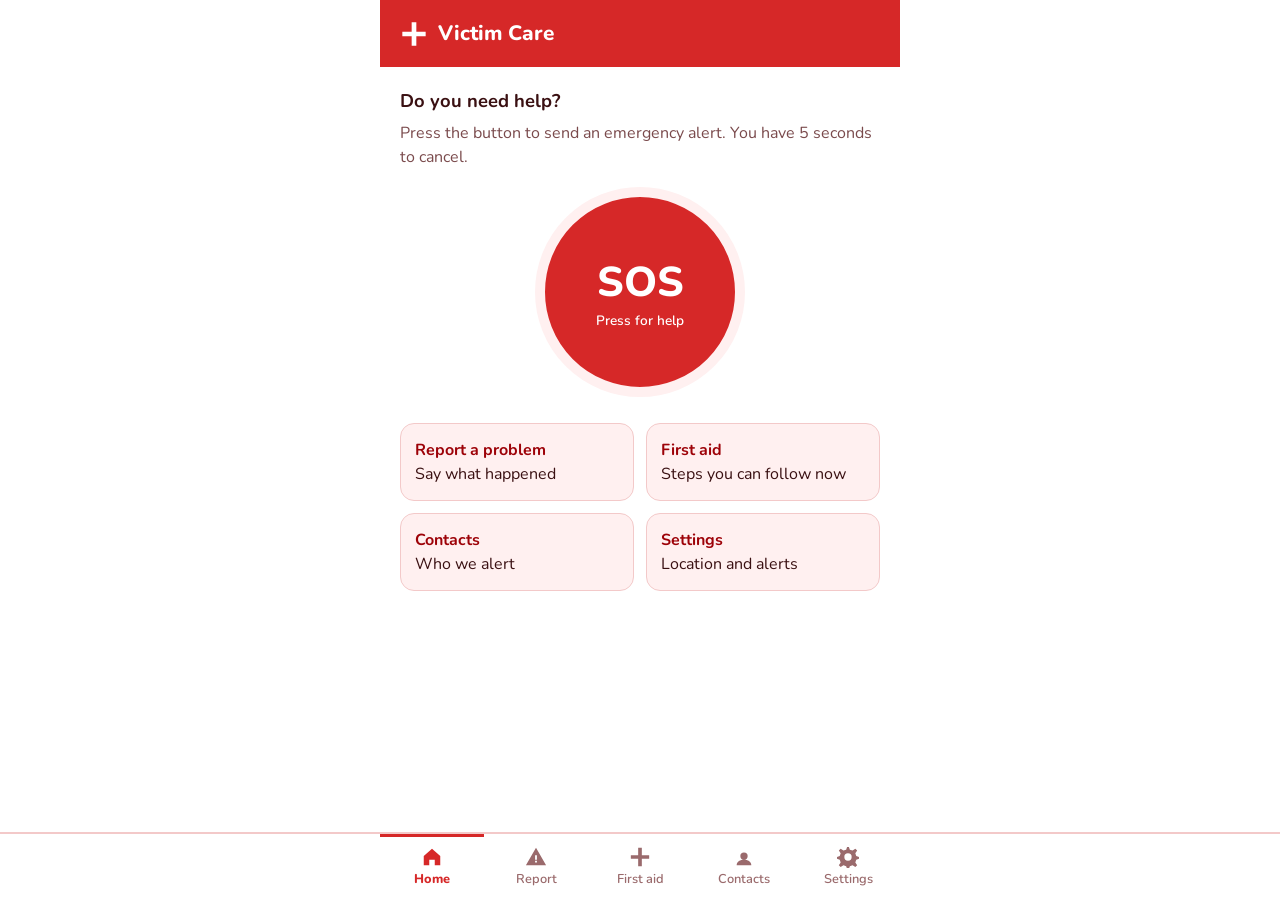
==== Victim Care.html @ 0aad47d7 "helping people" ====
<!DOCTYPE html>
<html lang="en">
<head>
<meta charset="utf-8">
<meta name="viewport" content="width=device-width, initial-scale=1, viewport-fit=cover">
<meta name="color-scheme" content="light">
<title>Victim Care</title>
<link rel="stylesheet" href="https://fonts.googleapis.com/css2?family=Nunito:wght@400;600;800&display=swap">
<style>
:root{--red:#D62828;--deep:#9D0208;--blush:#FFF0F0;--line:#F3C9C9;--ink:#3A1012;--white:#fff;
box-sizing:border-box;padding-top:env(safe-area-inset-top,0px);padding-bottom:env(safe-area-inset-bottom,0px)}
html{scroll-padding-top:env(safe-area-inset-top,0px)}
*,*::before,*::after{box-sizing:inherit}
body{margin:0;background:var(--white);color:var(--ink);font-family:'Nunito',system-ui,-apple-system,'Segoe UI',sans-serif;line-height:1.5}
#app{max-width:520px;margin:0 auto;min-height:100vh;padding-bottom:84px}
header{background:var(--red);color:#fff;padding:18px 20px;display:flex;align-items:center;gap:10px}
header svg{width:28px;height:28px;flex:none}
header h1{margin:0;font-size:1.3rem;font-weight:800}
main{padding:20px}
h2{font-size:1.15rem;margin:0 0 6px}
p.sub{margin:0 0 18px;color:#7a4a4c}
.sos{display:block;margin:10px auto 26px;width:210px;height:210px;border-radius:50%;border:10px solid var(--blush);background:var(--red);color:#fff;font:800 2.6rem 'Nunito',sans-serif;cursor:pointer;box-shadow:0 0 0 0 rgba(214,40,40,.5);animation:pulse 2.4s infinite}
.sos small{display:block;font-size:.85rem;font-weight:600}
@keyframes pulse{70%{box-shadow:0 0 0 26px rgba(214,40,40,0)}100%{box-shadow:0 0 0 0 rgba(214,40,40,0)}}
.grid{display:grid;grid-template-columns:1fr 1fr;gap:12px}
.tile{background:var(--blush);border:1px solid var(--line);border-radius:14px;padding:14px;text-align:left;font:inherit;color:inherit;cursor:pointer}
.tile b{display:block;color:var(--deep)}
.btn{display:block;width:100%;padding:14px;border-radius:12px;border:2px solid var(--red);background:var(--red);color:#fff;font:800 1rem 'Nunito',sans-serif;text-align:center;text-decoration:none;cursor:pointer;margin-top:10px}
.btn.ghost{background:#fff;color:var(--red)}
label{display:block;font-weight:600;margin:14px 0 6px}
input[type=text],input[type=tel],textarea{width:100%;padding:12px;border:2px solid var(--line);border-radius:10px;font:inherit;color:inherit;background:#fff}
input:focus,textarea:focus,button:focus-visible,a:focus-visible,summary:focus-visible{outline:3px solid var(--deep);outline-offset:2px}
.chips{display:flex;flex-wrap:wrap;gap:8px}
.chip{padding:10px 14px;border-radius:999px;border:2px solid var(--red);background:#fff;color:var(--red);font:600 .95rem 'Nunito',sans-serif;cursor:pointer}
.chip[aria-pressed=true]{background:var(--red);color:#fff}
.row{display:flex;justify-content:space-between;align-items:center;gap:12px;padding:14px 0;border-bottom:1px solid var(--line)}
.row input{width:22px;height:22px;accent-color:var(--red)}
details{border:1px solid var(--line);border-radius:12px;padding:12px 14px;margin-bottom:10px}
summary{font-weight:800;color:var(--deep);cursor:pointer}
ol{margin:8px 0 0;padding-left:20px}
.card{border-left:5px solid var(--red);background:var(--blush);padding:10px 14px;border-radius:0 10px 10px 0;margin-bottom:10px}
.card small{color:#7a4a4c}
nav{position:fixed;left:0;right:0;bottom:0;background:#fff;border-top:2px solid var(--line);display:flex;justify-content:center;padding-bottom:env(safe-area-inset-bottom,0px)}
nav div{display:flex;width:100%;max-width:520px}
nav button{flex:1;padding:12px 4px;background:none;border:0;font:600 .8rem 'Nunito',sans-serif;color:#9a6a6c;cursor:pointer}
nav button[aria-current=page]{color:var(--red);font-weight:800;box-shadow:inset 0 3px var(--red)}
nav svg{display:block;margin:0 auto 2px;width:22px;height:22px}
#overlay{position:fixed;inset:0;background:var(--red);color:#fff;display:none;flex-direction:column;align-items:center;justify-content:center;text-align:center;padding:24px;z-index:9}
#overlay.on{display:flex}
#overlay .big{font-size:6rem;font-weight:800;line-height:1}
#overlay .btn{max-width:340px;background:#fff;color:var(--red);border-color:#fff}
#overlay .btn.ghost{background:transparent;color:#fff}
@media (prefers-reduced-motion:reduce){.sos{animation:none}}
</style>
</head>
<body>
<div id="app">
  <header>
    <svg viewBox="0 0 24 24" fill="#fff" aria-hidden="true"><path d="M10 2h4v8h8v4h-8v8h-4v-8H2v-4h8z"/></svg>
    <h1>Victim Care</h1>
  </header>
  <main id="view"></main>
</div>
<div id="overlay" role="alertdialog" aria-live="assertive"></div>
<nav aria-label="Main"><div id="tabs"></div></nav>

<script>
const ICON={home:'M3 11l9-8 9 8v10h-6v-6H9v6H3z',report:'M12 2L1 21h22zM11 10h2v5h-2zm0 6h2v2h-2z',aid:'M10 2h4v8h8v4h-8v8h-4v-8H2v-4h8z',contacts:'M16 11a4 4 0 10-8 0 4 4 0 008 0zM4 21c0-4 4-6 8-6s8 2 8 6z',settings:'M12 8a4 4 0 100 8 4 4 0 000-8zM11 1h2l1 3 3 1 3-2 2 2-2 3 1 3 3 1v2l-3 1-1 3 2 3-2 2-3-2-3 1-1 3h-2l-1-3-3-1-3 2-2-2 2-3-1-3-3-1v-2l3-1 1-3-2-3 2-2 3 2 3-1z'};
const TABS=[['home','Home'],['report','Report'],['aid','First aid'],['contacts','Contacts'],['settings','Settings']];
const TYPES=['Accident','Medical','Assault','Fire','Other'];
const AID=[
['Heavy bleeding',['Press firmly on the wound with a clean cloth.','Keep pressing. Do not lift the cloth to check.','Raise the injured limb if you can.','Call for help now.']],
['Burns',['Cool the burn under running water for 20 minutes.','Remove rings or tight items near the burn.','Cover loosely with a clean non-stick cover.','Do not use ice, butter or toothpaste.']],
['Choking',['Ask them to cough. If they cannot, give 5 firm back blows.','Give 5 abdominal thrusts.','Repeat until the object comes out or help arrives.']],
['Not breathing',['Call for help and ask for a defibrillator.','Push hard and fast in the centre of the chest, about twice per second.','Keep going until help takes over.']],
['Broken bone',['Keep the person still.','Support the injured part in the position found.','Do not try to straighten it.','Get medical help.']]
];
let S={name:'',cname:'',contact:'',number:'112',loc:true,vib:true,reports:[]};
try{Object.assign(S,JSON.parse(localStorage.getItem('vc')||'{}'))}catch(e){}
const save=()=>{try{localStorage.setItem('vc',JSON.stringify(S))}catch(e){}};
const esc=t=>String(t).replace(/[&<>"']/g,c=>({'&':'&amp;','<':'&lt;','>':'&gt;','"':'&quot;',"'":'&#39;'}[c]));
let tab='home',rtype='Accident',timer=null;

function nav(){
  document.getElementById('tabs').innerHTML=TABS.map(([k,l])=>`<button data-t="${k}" ${k===tab?'aria-current="page"':''}><svg viewBox="0 0 24 24" fill="currentColor" aria-hidden="true"><path d="${ICON[k]}"/></svg>${l}</button>`).join('');
}
document.getElementById('tabs').onclick=e=>{const b=e.target.closest('button');if(b){tab=b.dataset.t;render()}};

function render(){
  nav();const v=document.getElementById('view');
  if(tab==='home')v.innerHTML=`
    <h2>${S.name?'Hi '+esc(S.name)+', do you need help?':'Do you need help?'}</h2>
    <p class="sub">Press the button to send an emergency alert. You have 5 seconds to cancel.</p>
    <button class="sos" id="sos">SOS<small>Press for help</small></button>
    <div class="grid">
      <button class="tile" data-go="report"><b>Report a problem</b>Say what happened</button>
      <button class="tile" data-go="aid"><b>First aid</b>Steps you can follow now</button>
      <button class="tile" data-go="contacts"><b>Contacts</b>Who we alert</button>
      <button class="tile" data-go="settings"><b>Settings</b>Location and alerts</button>
    </div>`;
  if(tab==='report')v.innerHTML=`
    <h2>Report a problem</h2><p class="sub">Tell us what is happening so help arrives prepared.</p>
    <label>What kind of problem?</label>
    <div class="chips">${TYPES.map(t=>`<button class="chip" aria-pressed="${t===rtype}" data-type="${t}">${t}</button>`).join('')}</div>
    <label for="note">What happened?</label>
    <textarea id="note" rows="4" placeholder="Where you are, who is hurt, anything that is dangerous"></textarea>
    <button class="btn" id="send">Send report</button>
    <h2 style="margin-top:28px">Past reports</h2>
    ${S.reports.length?S.reports.map(r=>`<div class="card"><b>${esc(r.type)}</b><br>${esc(r.note||'No details')}<br><small>${esc(r.time)}</small></div>`).join(''):'<p class="sub">No reports yet. Reports you send will appear here.</p>'}`;
  if(tab==='aid')v.innerHTML=`<h2>First aid</h2><p class="sub">Simple steps while you wait for help.</p>`+AID.map(([t,s])=>`<details><summary>${t}</summary><ol>${s.map(x=>`<li>${x}</li>`).join('')}</ol></details>`).join('');
  if(tab==='contacts')v.innerHTML=`
    <h2>Emergency contacts</h2><p class="sub">This person gets a text with your location when you send an alert.</p>
    <label for="cn">Contact name</label><input type="text" id="cn" value="${esc(S.cname)}" autocomplete="off">
    <label for="cp">Contact phone</label><input type="tel" id="cp" value="${esc(S.contact)}" placeholder="+234...">
    <button class="btn" id="sc">Save contact</button>
    <a class="btn ghost" href="tel:${esc(S.number)}">Call ${esc(S.number)} now</a>`;
  if(tab==='settings')v.innerHTML=`
    <h2>Settings</h2><p class="sub">Saved on this device only.</p>
    <label for="nm">Your name</label><input type="text" id="nm" value="${esc(S.name)}">
    <label for="en">Emergency number to call</label><input type="tel" id="en" value="${esc(S.number)}">
    <div class="row"><span>Share my location in alerts</span><input type="checkbox" id="sl" ${S.loc?'checked':''}></div>
    <div class="row"><span>Vibrate when alert is sent</span><input type="checkbox" id="sv" ${S.vib?'checked':''}></div>
    <button class="btn" id="ss">Save settings</button>
    <button class="btn ghost" id="cl">Clear past reports</button>`;
}

document.getElementById('view').addEventListener('click',e=>{
  const t=e.target.closest('button');if(!t)return;
  if(t.dataset.go){tab=t.dataset.go;render()}
  if(t.id==='sos')countdown();
  if(t.dataset.type){rtype=t.dataset.type;const n=document.getElementById('note').value;render();document.getElementById('note').value=n}
  if(t.id==='send')dispatch(rtype,document.getElementById('note').value.trim());
  if(t.id==='sc'){S.cname=document.getElementById('cn').value.trim();S.contact=document.getElementById('cp').value.trim();save();t.textContent='Saved'}
  if(t.id==='ss'){S.name=document.getElementById('nm').value.trim();S.number=document.getElementById('en').value.trim()||'112';S.loc=document.getElementById('sl').checked;S.vib=document.getElementById('sv').checked;save();t.textContent='Saved'}
  if(t.id==='cl'){S.reports=[];save();t.textContent='Cleared'}
});

const ov=document.getElementById('overlay');
function countdown(){
  let n=5;ov.classList.add('on');
  const draw=()=>{ov.innerHTML=`<p>Sending alert in</p><div class="big">${n}</div><button class="btn" id="x">Cancel</button>`;document.getElementById('x').onclick=()=>{clearInterval(timer);ov.classList.remove('on')}};
  draw();
  timer=setInterval(()=>{n--;if(n<=0){clearInterval(timer);dispatch('SOS emergency','')}else draw()},1000);
}
function dispatch(type,note){
  ov.classList.add('on');
  ov.innerHTML='<p class="big" style="font-size:1.6rem">Getting your location...</p>';
  const finish=pos=>{
    const link=pos?`https://maps.google.com/?q=${pos.coords.latitude},${pos.coords.longitude}`:'location not shared';
    const msg=`${S.name||'Someone'} needs help. ${type}. ${note?note+'. ':''}Location: ${link}`;
    S.reports.unshift({type,note,time:new Date().toLocaleString()});S.reports=S.reports.slice(0,20);save();
    if(S.vib&&navigator.vibrate)try{navigator.vibrate([200,100,200])}catch(e){}
    ov.innerHTML=`<h2 style="font-size:1.8rem">Alert ready</h2><p>Finish sending it from your phone:</p>
      <a class="btn" href="tel:${esc(S.number)}">Call ${esc(S.number)}</a>
      ${S.contact?`<a class="btn" href="sms:${esc(S.contact)}?body=${encodeURIComponent(msg)}">Text ${esc(S.cname||'my contact')}</a>`:'<p>Add an emergency contact in Contacts to text them too.</p>'}
      <button class="btn ghost" id="d">Close</button>`;
    document.getElementById('d').onclick=()=>{ov.classList.remove('on');tab='home';render()};
  };
  if(S.loc&&navigator.geolocation)navigator.geolocation.getCurrentPosition(finish,()=>finish(null),{timeout:8000,enableHighAccuracy:true});
  else finish(null);
}
render();
</script>
</body>
</html>
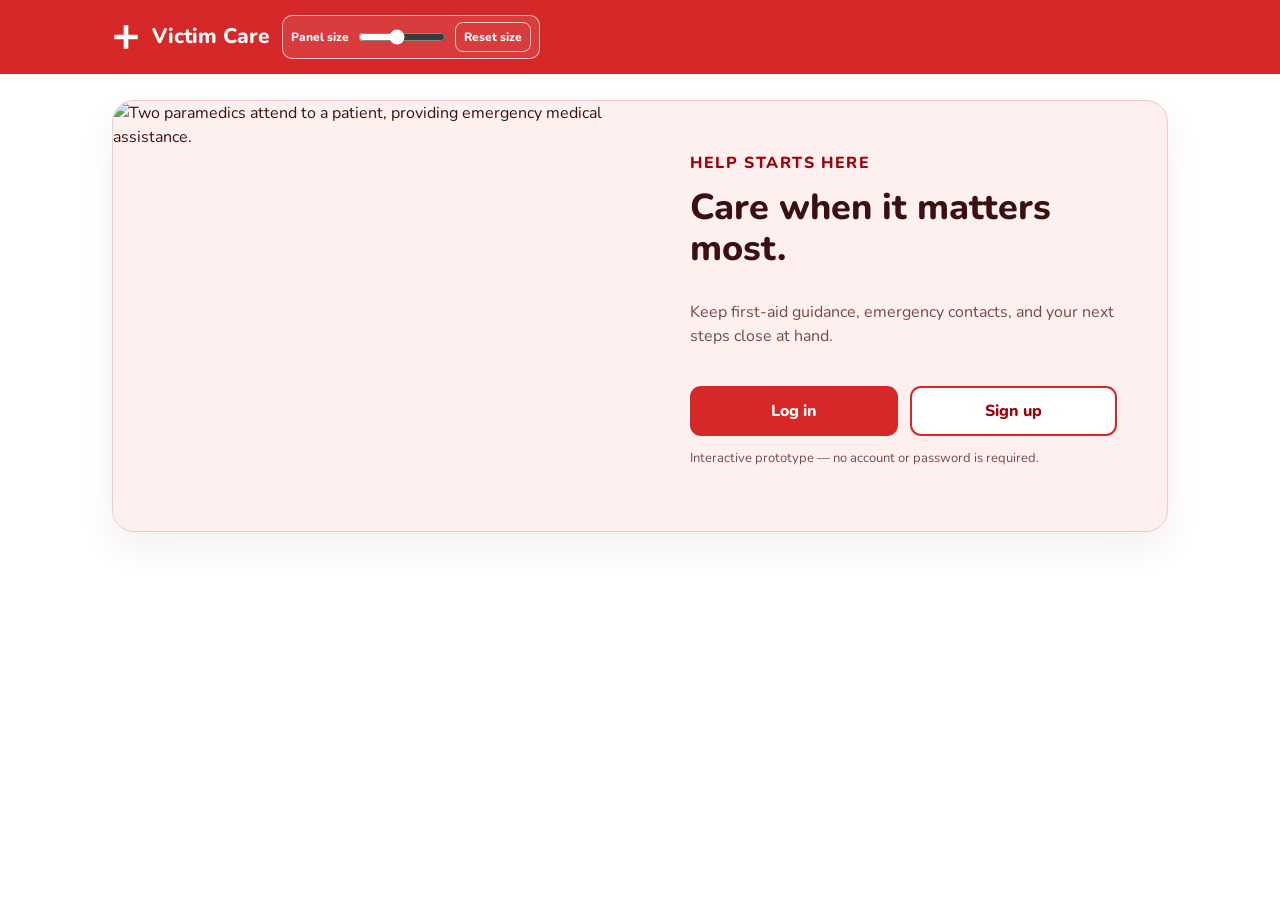
==== commit 39c3d7e3: "health is wealth" ====
--- a/Victim Care.html
+++ b/Victim Care.html
@@ -1,165 +1,512 @@
-<!DOCTYPE html>
-<html lang="en">
-<head>
-<meta charset="utf-8">
-<meta name="viewport" content="width=device-width, initial-scale=1, viewport-fit=cover">
-<meta name="color-scheme" content="light">
-<title>Victim Care</title>
-<link rel="stylesheet" href="https://fonts.googleapis.com/css2?family=Nunito:wght@400;600;800&display=swap">
-<style>
-:root{--red:#D62828;--deep:#9D0208;--blush:#FFF0F0;--line:#F3C9C9;--ink:#3A1012;--white:#fff;
-box-sizing:border-box;padding-top:env(safe-area-inset-top,0px);padding-bottom:env(safe-area-inset-bottom,0px)}
-html{scroll-padding-top:env(safe-area-inset-top,0px)}
-*,*::before,*::after{box-sizing:inherit}
-body{margin:0;background:var(--white);color:var(--ink);font-family:'Nunito',system-ui,-apple-system,'Segoe UI',sans-serif;line-height:1.5}
-#app{max-width:520px;margin:0 auto;min-height:100vh;padding-bottom:84px}
-header{background:var(--red);color:#fff;padding:18px 20px;display:flex;align-items:center;gap:10px}
-header svg{width:28px;height:28px;flex:none}
-header h1{margin:0;font-size:1.3rem;font-weight:800}
-main{padding:20px}
-h2{font-size:1.15rem;margin:0 0 6px}
-p.sub{margin:0 0 18px;color:#7a4a4c}
-.sos{display:block;margin:10px auto 26px;width:210px;height:210px;border-radius:50%;border:10px solid var(--blush);background:var(--red);color:#fff;font:800 2.6rem 'Nunito',sans-serif;cursor:pointer;box-shadow:0 0 0 0 rgba(214,40,40,.5);animation:pulse 2.4s infinite}
-.sos small{display:block;font-size:.85rem;font-weight:600}
-@keyframes pulse{70%{box-shadow:0 0 0 26px rgba(214,40,40,0)}100%{box-shadow:0 0 0 0 rgba(214,40,40,0)}}
-.grid{display:grid;grid-template-columns:1fr 1fr;gap:12px}
-.tile{background:var(--blush);border:1px solid var(--line);border-radius:14px;padding:14px;text-align:left;font:inherit;color:inherit;cursor:pointer}
-.tile b{display:block;color:var(--deep)}
-.btn{display:block;width:100%;padding:14px;border-radius:12px;border:2px solid var(--red);background:var(--red);color:#fff;font:800 1rem 'Nunito',sans-serif;text-align:center;text-decoration:none;cursor:pointer;margin-top:10px}
-.btn.ghost{background:#fff;color:var(--red)}
-label{display:block;font-weight:600;margin:14px 0 6px}
-input[type=text],input[type=tel],textarea{width:100%;padding:12px;border:2px solid var(--line);border-radius:10px;font:inherit;color:inherit;background:#fff}
-input:focus,textarea:focus,button:focus-visible,a:focus-visible,summary:focus-visible{outline:3px solid var(--deep);outline-offset:2px}
-.chips{display:flex;flex-wrap:wrap;gap:8px}
-.chip{padding:10px 14px;border-radius:999px;border:2px solid var(--red);background:#fff;color:var(--red);font:600 .95rem 'Nunito',sans-serif;cursor:pointer}
-.chip[aria-pressed=true]{background:var(--red);color:#fff}
-.row{display:flex;justify-content:space-between;align-items:center;gap:12px;padding:14px 0;border-bottom:1px solid var(--line)}
-.row input{width:22px;height:22px;accent-color:var(--red)}
-details{border:1px solid var(--line);border-radius:12px;padding:12px 14px;margin-bottom:10px}
-summary{font-weight:800;color:var(--deep);cursor:pointer}
-ol{margin:8px 0 0;padding-left:20px}
-.card{border-left:5px solid var(--red);background:var(--blush);padding:10px 14px;border-radius:0 10px 10px 0;margin-bottom:10px}
-.card small{color:#7a4a4c}
-nav{position:fixed;left:0;right:0;bottom:0;background:#fff;border-top:2px solid var(--line);display:flex;justify-content:center;padding-bottom:env(safe-area-inset-bottom,0px)}
-nav div{display:flex;width:100%;max-width:520px}
-nav button{flex:1;padding:12px 4px;background:none;border:0;font:600 .8rem 'Nunito',sans-serif;color:#9a6a6c;cursor:pointer}
-nav button[aria-current=page]{color:var(--red);font-weight:800;box-shadow:inset 0 3px var(--red)}
-nav svg{display:block;margin:0 auto 2px;width:22px;height:22px}
-#overlay{position:fixed;inset:0;background:var(--red);color:#fff;display:none;flex-direction:column;align-items:center;justify-content:center;text-align:center;padding:24px;z-index:9}
-#overlay.on{display:flex}
-#overlay .big{font-size:6rem;font-weight:800;line-height:1}
-#overlay .btn{max-width:340px;background:#fff;color:var(--red);border-color:#fff}
-#overlay .btn.ghost{background:transparent;color:#fff}
-@media (prefers-reduced-motion:reduce){.sos{animation:none}}
-</style>
-</head>
-<body>
-<div id="app">
-  <header>
-    <svg viewBox="0 0 24 24" fill="#fff" aria-hidden="true"><path d="M10 2h4v8h8v4h-8v8h-4v-8H2v-4h8z"/></svg>
-    <h1>Victim Care</h1>
-  </header>
-  <main id="view"></main>
-</div>
-<div id="overlay" role="alertdialog" aria-live="assertive"></div>
-<nav aria-label="Main"><div id="tabs"></div></nav>
+<!doctype html>
+<html lang="en"><head><script>window["__codeletBootstrap__"]=JSON.parse('{"A":"A","B":"20261013-04-e17deef","C":{"Abril Fatface":"YACgEZbkUVE,0","Albert Sans":"YAHO2HRfeh4,0","Alfa Slab One":"YACgEYS9sJU,0","Anton":"YACgEcYqQ-A,0","Archivo Black":"YACgEZulLoA,0","Archivo":"YAHO2-t-jNE,0","Arial":"YAGyDvJ_4Ts,0","Baloo 2":"YAHO2IcQUcM,0","Barlow Condensed":"YAFdJljEuFc,0","Barlow":"YAFdJsyuOPM,1","Bebas Neue":"YACgESME5ew,0","Bricolage Grotesque":"YAFyMcdwzpc,0","Canva Sans":"YAFdJjTk5UU,1","Caveat":"YALBs2ploWQ,0","Cinzel":"YACgEeV8bIQ,0","Cormorant Garamond":"YAFdJhX-538,0","Courier New":"YAGzXiGs0_8,0","Courier Prime":"YAD1aFjegN8,0","DM Sans":"YAD1aU3sLnI,0","DM Serif Display":"YAD1aYG82rc,0","Figtree":"YAHO2b-mV7A,0","Forum":"YACgEcnnqB4,0","Fraunces":"YAFdJpU7Kkk,0","Fredoka":"YACgEZml080,0","Georgia":"YAGzXkO0pEM,0","Hanken Grotesk":"YAHO2VB9G0I,0","Helvetica":"YAFcf7zkXN0,0","IBM Plex Mono":"YAFdJkmvhGI,0","IBM Plex Sans":"YAFdJgT0SHI,0","Impact":"YAFcfnjI7Vk,0","Instrument Sans":"YAHO2bKyaSQ,0","Instrument Serif":"YAHFeOnZNEk,0","Inter":"YAFdJvSyp_k,3","Italiana":"YAHO2Toik_w,0","Jacques Francois":"YAHO2a5g66Q,0","JetBrains Mono":"YAFdJksXcAk,0","Josefin Sans":"YAFdJjvw9Ps,0","Karla":"YAHO2V2NSXM,0","Lato":"YAFdJuFCnaw,0","Libre Baskerville":"YACgEUFdPdA,0","Libre Caslon Display":"YAHO2XhLmt0,0","Lobster":"YAD8SnSjSFI,0","Lora":"YACgEXvxf8Q,0","Manrope":"YAHO2b2feC4,0","Merriweather":"YACgEXvHxxs,0","Montserrat":"YAFdtQi73Xs,0","Noto Sans JP":"YAFdJiHXlcI,0","Noto Sans KR":"YAGsojZj-RQ,0","Nunito Sans":"YAFdtQJYB9w,1","Nunito":"YAFdJoNRMmU,1","Oleo Script":"YACgEQQ14jI,0","Oswald":"YACgEQY10lw,0","Outfit":"YAHO2nVlg14,0","Pacifico":"YADLjORQ1u4,0","Playfair Display":"YAFdJhem5V8,1","Plus Jakarta Sans":"YAHO2gdhi18,0","Poppins":"YAFdJjbTu24,1","Press Start 2P":"YAFyGr-8pmQ,0","Public Sans":"YAFdJj8NdaU,1","Quicksand":"YAFdJpYtCxE,1","Raleway":"YAFdJhmxbVQ,1","Roboto Slab":"YAFdJswIKAg,0","Rockwell":"YAFcfyVZnN0,0","Rye":"YACgEdQP21k,0","Sarabun":"YAFdJssSnME,0","Schibsted Grotesk":"YAHO2sWydRk,0","Segoe UI":"YAHNdRD1Klw,0","Source Sans 3":"YAG4lO1Mj10,0","Space Grotesk":"YAHO2sjPCSM,0","Space Mono":"YADW1-vpsoc,0","Spectral":"YAHO2rVUHIM,0","Times New Roman":"YAGzXW3gftg,0","Trebuchet MS":"YAFcfrglpVA,0","Ubuntu":"YACgERDU--Q,0","Verdana":"YAGzXTctYtQ,0","Work Sans":"YAGXhLOKv44,0","Yellowtail":"YACgEYG4kG4,0"}}');</script><script src="/_sdk/05db820ba1544614.telemetry_sdk.js" integrity="sha512-a7JzkQDDcioSXpM61nxTfeRW7PcxWQy5+BrhyeTFmQFsXJ+Gncm0y50u7fTA7qOPegFnRgqCfa0mGUOK1yjDWQ=="></script>
+  <meta charset="utf-8">
+  <meta name="viewport" content="width=device-width, initial-scale=1, viewport-fit=cover">
+  <meta name="color-scheme" content="light">
+  <title>Victim Care</title>
+  <link href="https://fonts.googleapis.com/css2?family=Nunito:wght@400;600;800&amp;display=swap" rel="stylesheet">
+  <style>
+    :root { --red:#d62828; --deep:#9d0208; --blush:#fff0f0; --line:#f3c9c9; --ink:#3a1012; }
+    * { box-sizing:border-box; }
+    body { margin:0; width:100%; color:var(--ink); font-family:'Nunito',sans-serif; line-height:1.5; }
+    button,input,textarea { font:inherit; }
+    button { cursor:pointer; }
+    button:focus-visible,a:focus-visible,input:focus-visible,textarea:focus-visible,summary:focus-visible {
+      outline:3px solid #611014; outline-offset:3px;
+    }
+    .app-shell { width:100%; min-height:calc(100 * min(var(--vh, 1vh), 1vh)); }
+    .brand-header { background:var(--red); color:white; }
+    .header-inner { max-width:1100px; margin:auto; padding:14px 22px; display:flex; align-items:center; gap:12px; min-height:74px; }
+    .brand-mark { width:28px; height:28px; flex:none; fill:white; }
+    .brand-title { margin:0; line-height:1.1; }
+    .header-actions { display:flex; align-items:center; gap:10px; margin-left:auto; }
+    .resize-controls { display:flex; align-items:center; gap:7px; padding:6px 8px; border:1px solid #ffffffb0; border-radius:10px; background:#ffffff18; }
+    .resize-controls label { margin:0; color:white; font-size:12px; font-weight:800; white-space:nowrap; }
+    .resize-controls input { width:88px; accent-color:white; }
+    .resize-reset { border:1px solid #ffffffb0; border-radius:8px; padding:5px 8px; background:transparent; color:white; font-weight:800; white-space:nowrap; }
+    .create-button { border:2px solid white; border-radius:11px; padding:8px 15px; background:#fff; color:var(--deep); font-weight:800; box-shadow:0 0 0 4px #ffffff32,0 0 18px #fff8; white-space:nowrap; }
+    .signout-button { background:transparent; color:white; border:1px solid #ffffffb0; border-radius:10px; padding:8px 12px; white-space:nowrap; }
+    .top-nav { background:white; border-bottom:2px solid var(--line); }
+    .nav-inner { max-width:1100px; margin:auto; display:flex; width:100%; }
+    .nav-inner button { flex:1; min-width:0; padding:12px 3px; border:0; background:transparent; color:#794448; font-weight:800; }
+    .nav-inner button[aria-current="page"] { color:var(--deep); background:var(--blush); box-shadow:inset 0 -3px var(--red); }
+    .main-inner { max-width:1100px; margin:auto; padding:26px 22px 54px; }
+    .welcome { display:grid; grid-template-columns:1fr 1fr; overflow:hidden; border:1px solid var(--line); border-radius:22px; background:var(--blush); box-shadow:0 16px 36px #57212412; }
+    .welcome-image { display:block; width:100%; height:100%; min-height:330px; max-height:460px; object-fit:cover; }
+    .welcome-copy { padding:clamp(24px,4vw,50px); display:flex; flex-direction:column; justify-content:center; }
+    .eyebrow { margin:0 0 12px; color:var(--deep); font-weight:800; letter-spacing:.1em; text-transform:uppercase; }
+    .welcome-copy h2 { margin:0 0 14px; line-height:1.15; }
+    .muted { color:#75494b; }
+    .action-row { display:flex; flex-wrap:wrap; gap:12px; margin-top:22px; }
+    .action-row .action { flex:1 1 130px; }
+    .action { border:2px solid var(--red); background:var(--red); color:white; padding:11px 18px; border-radius:11px; font-weight:800; text-align:center; }
+    .action.outline { background:white; color:var(--deep); }
+    .form-panel,.content-panel { max-width:760px; margin:0 auto; }
+    .form-panel { background:var(--blush); border:1px solid var(--line); border-radius:18px; padding:clamp(22px,4vw,38px); }
+    h2 { margin:0 0 8px; }
+    h3 { margin:24px 0 12px; }
+    label { display:block; font-weight:800; margin:17px 0 6px; }
+    input[type="text"],input[type="email"],input[type="tel"],input[type="password"],textarea {
+      display:block; width:100%; border:2px solid var(--line); border-radius:10px; background:white; padding:11px 13px; color:var(--ink);
+    }
+    .password-field { display:flex; align-items:stretch; gap:8px; }
+    .password-field input { flex:1; min-width:0; }
+    .password-toggle { border:2px solid var(--red); border-radius:10px; background:white; color:var(--deep); padding:0 12px; font-weight:800; cursor:pointer; }
+    .field-error { color:var(--deep); font-weight:800; min-height:24px; margin:8px 0; }
+    .form-actions { display:flex; flex-wrap:wrap; gap:10px; margin-top:15px; }
+    .form-actions button { flex:1 1 160px; }
+    .intro-card { background:var(--blush); border-left:5px solid var(--red); padding:20px 24px; border-radius:0 14px 14px 0; margin-bottom:23px; }
+    .intro-card p { margin:6px 0 0; }
+    .sos { width:150px; height:150px; border-radius:50%; border:9px solid var(--blush); background:var(--red); color:white; display:block; margin:20px auto 28px; font-weight:800; box-shadow:0 0 0 0 #d6282860; animation:pulse 2.4s infinite; }
+    .sos small { display:block; font-weight:600; }
+    @keyframes pulse { 70% { box-shadow:0 0 0 22px #d6282800; } }
+    .tile-grid { display:grid; grid-template-columns:repeat(2,1fr); gap:12px; }
+    .tile { border:1px solid var(--line); border-radius:14px; background:var(--blush); padding:17px; text-align:left; color:var(--ink); }
+    .tile strong { display:block; color:var(--deep); }
+    .chips { display:flex; flex-wrap:wrap; gap:8px; margin:12px 0 18px; }
+    .chip { border:2px solid var(--red); color:var(--deep); background:white; border-radius:99px; padding:8px 13px; font-weight:800; }
+    .chip[aria-pressed="true"] { background:var(--red); color:white; }
+    .wide { width:100%; margin-top:14px; }
+    .report-card { background:var(--blush); border-left:5px solid var(--red); padding:11px 14px; margin:10px 0; border-radius:0 10px 10px 0; overflow-wrap:anywhere; }
+    details { border:1px solid var(--line); border-radius:12px; padding:12px 15px; margin:10px 0; }
+    summary { cursor:pointer; font-weight:800; color:var(--deep); }
+    ol { padding-left:22px; }
+    .setting-row { display:flex; align-items:center; justify-content:space-between; gap:14px; border-bottom:1px solid var(--line); padding:9px 0; }
+    .setting-row label { margin:0; }
+    .setting-row input { width:22px; height:22px; accent-color:var(--red); }
+    .status { min-height:24px; color:var(--deep); font-weight:800; }
+    .alert-overlay { position:fixed; inset:0; z-index:20; background:var(--red); color:white; display:flex; align-items:center; justify-content:center; padding:24px; text-align:center; }
+    .alert-inner { width:min(100%,400px); }
+    .alert-count { font-size:96px; line-height:1; font-weight:800; }
+    .alert-overlay .action { display:block; width:100%; margin-top:12px; background:white; color:var(--deep); border-color:white; text-decoration:none; }
+    .alert-overlay .action.outline { background:transparent; color:white; }
+    [hidden] { display:none !important; }
+    @media(max-width:650px) {
+      .welcome { grid-template-columns:1fr; }
+      .welcome-image { height:210px; min-height:0; }
+      .header-inner { padding:12px 14px; gap:8px; }
+      .header-actions { gap:6px; }
+      .create-button,.signout-button { padding:7px 9px; }
+      .resize-controls { order:3; width:100%; justify-content:center; }
+      .resize-controls input { flex:1; max-width:180px; }
+      .main-inner { padding:20px 15px 42px; }
+      .nav-inner button { font-size:12px; padding:11px 2px; }
+    }
+    @media(max-width:365px) {
+      .brand-mark { width:22px; height:22px; }
+      .nav-inner button { font-size:10px; }
+      .tile-grid { grid-template-columns:1fr; }
+    }
+    @media(prefers-reduced-motion:reduce) { .sos { animation:none; } }
+  </style>
+  <script src="https://cdn.tailwindcss.com/3.4.17" type="text/javascript"></script>
+  <script src="https://cdn.jsdelivr.net/npm/lucide@0.577.0/dist/umd/lucide.min.js" type="text/javascript"></script>
+  <script src="/_sdk/570d53629f0b998d.data_sdk.js" type="text/javascript" integrity="sha512-JEN39+V+Nvv9ZZOVS8vNk1iA9ErZJHTdgOw9KzPuMiK7m0I+KPEr/wmTnCFIQVsDjCZgJWfGnFi1IQh2Io2qyA=="></script>
+  <script src="/_sdk/436edb4ed2a23f63.editing_sdk.js" type="text/javascript" integrity="sha512-eoa+TIswQfRWHNxDCBo3gFMWQv4guhxR8ijesoX484mbq829oRd+K0jVEzPbkgmTFRlpvrjhzJyXMMJkxWP4Zw=="></script>
+  <script src="/_sdk/f195026a424c1f85.resizing_sdk.js" type="text/javascript" integrity="sha512-8On4Z+AXh1abEzZJ9Dbn9wOvFg+k1LsAaAzKGQ7LlfgXajZ9xEmZaZ1QVzv0AWhCZtCsEpWSOG9DgLri06TS7A=="></script>
+ </head>
+ <body data-template-id="__page-root" style="background: rgb(255, 255, 255);">
+  <div id="app-shell" class="app-shell">
+   <header class="brand-header canva-header" data-template-id="app-header" style="background: rgb(214, 40, 40); color: rgb(255, 255, 255);">
+    <div class="header-inner">
+     <svg class="brand-mark" viewBox="0 0 24 24" aria-hidden="true"><path d="M10 2h4v8h8v4h-8v8h-4v-8H2v-4h8z"></path>
+     </svg>
+     <h1 class="brand-title canva-text" data-template-id="app-title" style="color: rgb(255, 255, 255); font-weight: 800; font-style: normal; font-size: 21px;">Victim Care</h1>
+     <div class="header-actions" id="signed-in-actions" hidden="">
+      <button type="button" id="create" class="create-button canva-button" data-template-id="create-button" style="background: rgb(255, 255, 255); color: rgb(157, 2, 8); font-weight: 800; font-style: normal; font-size: 16px;">＋ Create</button> <button type="button" id="signout" class="signout-button canva-button" data-template-id="signout-button" style="color: rgb(255, 255, 255); font-weight: 400; font-style: normal; font-size: 16px;">Sign out</button>
+     </div>
+     <div class="resize-controls" aria-label="Resize app panel">
+      <label for="app-size" class="canva-text" data-template-id="panel-size-label" style="color: rgb(255, 255, 255); font-weight: 800; font-style: normal; font-size: 12px;">Panel size</label><input id="app-size" type="range" min="85" max="120" value="100" step="1" aria-valuemin="85" aria-valuemax="120" aria-valuenow="100" aria-label="Panel size percentage"><button type="button" id="reset-size" class="resize-reset canva-button" data-template-id="reset-size-button" style="color: rgb(255, 255, 255); font-weight: 800; font-style: normal; font-size: 12px;">Reset size</button>
+     </div>
+    </div>
+   </header>
+   <nav id="top-nav" class="top-nav canva-menu" data-template-id="main-navigation" aria-label="Main navigation" hidden="" style="background: rgb(255, 255, 255);">
+    <div class="nav-inner" id="tabs">
+     <button type="button" data-tab="home" class="canva-button" data-template-id="nav-home" style="color: rgb(121, 68, 72); font-weight: 400; font-style: normal; font-size: 16px;">Home</button> <button type="button" data-tab="report" class="canva-button" data-template-id="nav-report" style="color: rgb(121, 68, 72); font-weight: 400; font-style: normal; font-size: 16px;">Report</button> <button type="button" data-tab="aid" class="canva-button" data-template-id="nav-aid" style="color: rgb(121, 68, 72); font-weight: 400; font-style: normal; font-size: 16px;">First aid</button> <button type="button" data-tab="contacts" class="canva-button" data-template-id="nav-contacts" style="color: rgb(121, 68, 72); font-weight: 400; font-style: normal; font-size: 16px;">Contacts</button> <button type="button" data-tab="settings" class="canva-button" data-template-id="nav-settings" style="color: rgb(121, 68, 72); font-weight: 400; font-style: normal; font-size: 16px;">Settings</button>
+    </div>
+   </nav>
+   <main class="main-inner">
+    <section id="welcome" class="welcome canva-panel" data-template-id="welcome-panel" aria-labelledby="welcome-title" style="background: rgb(255, 240, 240);">
+     <img class="welcome-image canva-image" data-template-id="hero-image" loading="lazy" src="https://images.pexels.com/photos/8942736/pexels-photo-8942736.jpeg" alt="Two paramedics attend to a patient, providing emergency medical assistance.">
+     <div class="welcome-copy">
+      <p class="eyebrow canva-text" data-template-id="welcome-eyebrow" style="color: rgb(157, 2, 8); font-weight: 800; font-style: normal; font-size: 16px;">HELP STARTS HERE</p>
+      <h2 id="welcome-title" class="canva-text" data-template-id="welcome-title" style="color: rgb(58, 16, 18); font-weight: 800; font-style: normal; font-size: 36px;">Care when it matters most.</h2>
+      <p class="muted canva-text" data-template-id="welcome-description" style="color: rgb(117, 73, 75); font-weight: 400; font-style: normal; font-size: 16px;">Keep first-aid guidance, emergency contacts, and your next steps close at hand.</p>
+      <div class="action-row">
+       <button id="open-login" type="button" class="action canva-button" data-template-id="login-button" style="background: rgb(214, 40, 40); color: rgb(255, 255, 255); font-weight: 800; font-style: normal; font-size: 16px;">Log in</button> <button id="open-signup" type="button" class="action outline canva-button" data-template-id="signup-button" style="background: rgb(255, 255, 255); color: rgb(157, 2, 8); font-weight: 800; font-style: normal; font-size: 16px;">Sign up</button>
+      </div>
+      <p class="muted canva-text" data-template-id="prototype-note" style="color: rgb(117, 73, 75); font-weight: 400; font-style: normal; font-size: 13px;">Interactive prototype — no account or password is required.</p>
+     </div>
+    </section>
+    <section id="auth-panel" class="form-panel canva-panel" data-template-id="auth-panel" hidden="" style="background: rgb(255, 240, 240);">
+     <div id="login-head">
+      <h2 class="canva-text" data-template-id="login-title" style="font-weight: 800; font-style: normal; font-size: 24px;">Log in to the prototype</h2>
+      <p class="muted canva-text" data-template-id="login-description" style="color: rgb(117, 73, 75); font-weight: 400; font-style: normal; font-size: 16px;">Enter a name and email to preview the signed-in experience. This does not authenticate an account.</p>
+     </div>
+     <div id="signup-head" hidden="">
+      <h2 class="canva-text" data-template-id="signup-title" style="font-weight: 800; font-style: normal; font-size: 24px;">Sign up for a preview</h2>
+      <p class="muted canva-text" data-template-id="signup-description" style="color: rgb(117, 73, 75); font-weight: 400; font-style: normal; font-size: 16px;">Enter your details to explore Victim Care. No account is created and passwords are not stored.</p>
+     </div>
+     <form id="prototype-form" novalidate="">
+      <div id="login-fields">
+       <label for="prototype-name" class="canva-text" data-template-id="auth-name-label" style="font-weight: 800; font-style: normal; font-size: 16px;">Your name</label> <input id="prototype-name" type="text" autocomplete="name" required="" maxlength="80" aria-describedby="auth-error"> <label for="prototype-email" class="canva-text" data-template-id="auth-email-label" style="font-weight: 800; font-style: normal; font-size: 16px;">Email address</label> <input id="prototype-email" type="email" autocomplete="email" required="" maxlength="160" aria-describedby="auth-error">
+      </div>
+      <div id="signup-fields" hidden="">
+       <label for="signup-first-name" class="canva-text" data-template-id="signup-first-name-label" style="font-weight: 800; font-style: normal; font-size: 16px;">First name</label> <input id="signup-first-name" type="text" autocomplete="given-name" required="" maxlength="80" aria-describedby="auth-error"> <label for="signup-second-name" class="canva-text" data-template-id="signup-second-name-label" style="font-weight: 800; font-style: normal; font-size: 16px;">Second name</label> <input id="signup-second-name" type="text" autocomplete="family-name" required="" maxlength="80" aria-describedby="auth-error"> <label for="signup-email" class="canva-text" data-template-id="signup-email-label" style="font-weight: 800; font-style: normal; font-size: 16px;">Email address</label> <input id="signup-email" type="email" autocomplete="email" required="" maxlength="160" aria-describedby="auth-error"> <label for="signup-state" class="canva-text" data-template-id="signup-state-label" style="font-weight: 800; font-style: normal; font-size: 16px;">State of residence</label> <input id="signup-state" type="text" autocomplete="address-level1" required="" maxlength="80" aria-describedby="auth-error"> <label for="signup-nation" class="canva-text" data-template-id="signup-nation-label" style="font-weight: 800; font-style: normal; font-size: 16px;">Nation of origin</label> <input id="signup-nation" type="text" autocomplete="country-name" placeholder="Enter your nation" required="" maxlength="80" aria-describedby="auth-error"> <label for="signup-password" class="canva-text" data-template-id="signup-password-label" style="font-weight: 800; font-style: normal; font-size: 16px;">Password</label>
+       <div class="password-field">
+        <input id="signup-password" type="password" autocomplete="new-password" required="" minlength="8" maxlength="128" aria-describedby="auth-error"><button type="button" class="password-toggle" data-password-target="signup-password" data-template-id="show-password-button" style="color: rgb(157, 2, 8); font-weight: 800; font-style: normal; font-size: 16px;">Show</button>
+       </div><label for="signup-confirm-password" class="canva-text" data-template-id="signup-confirm-password-label" style="font-weight: 800; font-style: normal; font-size: 16px;">Confirm password</label>
+       <div class="password-field">
+        <input id="signup-confirm-password" type="password" autocomplete="new-password" required="" minlength="8" maxlength="128" aria-describedby="auth-error"><button type="button" class="password-toggle" data-password-target="signup-confirm-password" data-template-id="show-confirm-password-button" style="color: rgb(157, 2, 8); font-weight: 800; font-style: normal; font-size: 16px;">Show</button>
+       </div>
+      </div>
+      <p id="auth-error" class="field-error" role="alert"></p>
+      <div class="form-actions">
+       <button type="submit" id="complete-login" class="action canva-button" data-template-id="complete-login" style="background: rgb(214, 40, 40); color: rgb(255, 255, 255); font-weight: 800; font-style: normal; font-size: 16px;">Continue to home</button> <button type="submit" id="complete-signup" class="action canva-button" data-template-id="complete-signup" hidden="" style="background: rgb(214, 40, 40); color: rgb(255, 255, 255); font-weight: 800; font-style: normal; font-size: 16px;">Explore Victim Care</button> <button type="button" id="back-to-welcome" class="action outline canva-button" data-template-id="back-button" style="background: rgb(255, 255, 255); color: rgb(157, 2, 8); font-weight: 400; font-style: normal; font-size: 16px;">Back to welcome</button>
+      </div>
+     </form>
+    </section>
+    <section id="signed-in-view" class="content-panel" hidden="" aria-live="polite">
+     <section id="home-view">
+      <div class="intro-card canva-card" data-template-id="home-intro" style="background: rgb(255, 240, 240);">
+       <h2 class="canva-text" data-template-id="home-title" style="font-weight: 800; font-style: normal; font-size: 24px;">Do you need help?</h2>
+       <p class="muted canva-text" data-template-id="home-subtitle" style="color: rgb(117, 73, 75); font-weight: 400; font-style: normal; font-size: 16px;">Press SOS to prepare an emergency alert. You have 5 seconds to cancel. Calls and texts must be sent from your device.</p>
+      </div><button id="sos" type="button" class="sos canva-button" data-template-id="sos-button" style="background: rgb(214, 40, 40); color: rgb(255, 255, 255); font-weight: 800;"> <span class="canva-text" data-template-id="sos-label" style="color: rgb(255, 255, 255); font-weight: 800; font-style: normal; font-size: 36px;">SOS</span> <small class="canva-text" data-template-id="sos-helper" style="color: rgb(255, 255, 255); font-weight: 400; font-style: normal; font-size: 13px;">Press for help</small> </button>
+      <div class="tile-grid">
+       <button type="button" data-go="report" class="tile canva-card" data-template-id="tile-report" style="background: rgb(255, 240, 240);"><strong class="canva-text" data-template-id="tile-report-title" style="color: rgb(157, 2, 8); font-weight: 800; font-style: normal; font-size: 16px;">Report a problem</strong><span class="canva-text" data-template-id="tile-report-description" style="font-weight: 400; font-style: normal; font-size: 16px;">Say what happened</span></button> <button type="button" data-go="aid" class="tile canva-card" data-template-id="tile-aid" style="background: rgb(255, 240, 240);"><strong class="canva-text" data-template-id="tile-aid-title" style="color: rgb(157, 2, 8); font-weight: 800; font-style: normal; font-size: 16px;">First aid</strong><span class="canva-text" data-template-id="tile-aid-description" style="font-weight: 400; font-style: normal; font-size: 16px;">Steps you can follow now</span></button> <button type="button" data-go="contacts" class="tile canva-card" data-template-id="tile-contacts" style="background: rgb(255, 240, 240);"><strong class="canva-text" data-template-id="tile-contacts-title" style="color: rgb(157, 2, 8); font-weight: 800; font-style: normal; font-size: 16px;">Contacts</strong><span class="canva-text" data-template-id="tile-contacts-description" style="font-weight: 400; font-style: normal; font-size: 16px;">Who you can alert</span></button> <button type="button" data-go="settings" class="tile canva-card" data-template-id="tile-settings" style="background: rgb(255, 240, 240);"><strong class="canva-text" data-template-id="tile-settings-title" style="color: rgb(157, 2, 8); font-weight: 800; font-style: normal; font-size: 16px;">Settings</strong><span class="canva-text" data-template-id="tile-settings-description" style="font-weight: 400; font-style: normal; font-size: 16px;">Location and alerts</span></button>
+      </div>
+     </section>
+     <section id="report-view" hidden="">
+      <h2 class="canva-text" data-template-id="report-title" style="font-weight: 800; font-style: normal; font-size: 24px;">Report a problem</h2>
+      <p class="muted canva-text" data-template-id="report-subtitle" style="color: rgb(117, 73, 75); font-weight: 400; font-style: normal; font-size: 16px;">Describe the situation, then choose how to contact help from your device.</p>
+      <p class="canva-text" data-template-id="type-label" style="font-weight: 800; font-style: normal; font-size: 16px;">What kind of problem?</p>
+      <div class="chips" role="group" aria-label="Problem type">
+       <button type="button" data-type="Accident" class="chip canva-button" data-template-id="type-accident" style="background: rgb(255, 255, 255); color: rgb(157, 2, 8); font-weight: 400; font-style: normal; font-size: 16px;">Accident</button> <button type="button" data-type="Medical" class="chip canva-button" data-template-id="type-medical" style="background: rgb(255, 255, 255); color: rgb(157, 2, 8); font-weight: 400; font-style: normal; font-size: 16px;">Medical</button> <button type="button" data-type="Assault" class="chip canva-button" data-template-id="type-assault" style="background: rgb(255, 255, 255); color: rgb(157, 2, 8); font-weight: 400; font-style: normal; font-size: 16px;">Assault</button> <button type="button" data-type="Fire" class="chip canva-button" data-template-id="type-fire" style="background: rgb(255, 255, 255); color: rgb(157, 2, 8); font-weight: 400; font-style: normal; font-size: 16px;">Fire</button> <button type="button" data-type="Other" class="chip canva-button" data-template-id="type-other" style="background: rgb(255, 255, 255); color: rgb(157, 2, 8); font-weight: 400; font-style: normal; font-size: 16px;">Other</button>
+      </div><label for="note" class="canva-text" data-template-id="note-label" style="font-weight: 800; font-style: normal; font-size: 16px;">What happened?</label> <textarea id="note" rows="4" class="canva-input" data-template-id="note-input" style="font-weight: 400; font-style: normal; font-size: 16px;">Where you are, who is hurt, and anything dangerous nearby</textarea> <button type="button" id="send-report" class="action wide canva-button" data-template-id="send-report" style="background: rgb(214, 40, 40); color: rgb(255, 255, 255); font-weight: 800; font-style: normal; font-size: 16px;">Prepare alert</button>
+      <h3 class="canva-text" data-template-id="past-reports-title" style="font-weight: 800; font-style: normal; font-size: 19px;">Past reports</h3>
+      <div id="reports-list"></div>
+      <p id="reports-empty" class="muted canva-text" data-template-id="reports-empty" style="color: rgb(117, 73, 75); font-weight: 400; font-style: normal; font-size: 16px;">No reports yet. Reports prepared in this session will appear here.</p>
+     </section>
+     <section id="aid-view" hidden="">
+      <h2 class="canva-text" data-template-id="aid-title" style="font-weight: 800; font-style: normal; font-size: 24px;">First aid</h2>
+      <p class="muted canva-text" data-template-id="aid-subtitle" style="color: rgb(117, 73, 75); font-weight: 400; font-style: normal; font-size: 16px;">Simple steps while you wait for help.</p>
+      <details><summary class="canva-text" data-template-id="aid-bleeding-title" style="color: rgb(157, 2, 8); font-weight: 800; font-style: normal; font-size: 16px;">Heavy bleeding</summary>
+       <ol>
+        <li class="canva-text" data-template-id="aid-bleeding-1" style="font-weight: 400; font-style: normal; font-size: 16px;">Press firmly on the wound with a clean cloth.</li>
+        <li class="canva-text" data-template-id="aid-bleeding-2" style="font-weight: 400; font-style: normal; font-size: 16px;">Keep pressing. Do not lift the cloth to check.</li>
+        <li class="canva-text" data-template-id="aid-bleeding-3" style="font-weight: 400; font-style: normal; font-size: 16px;">Raise the injured limb if you can.</li>
+        <li class="canva-text" data-template-id="aid-bleeding-4" style="font-weight: 400; font-style: normal; font-size: 16px;">Call for help now.</li>
+       </ol>
+      </details>
+      <details><summary class="canva-text" data-template-id="aid-burns-title" style="color: rgb(157, 2, 8); font-weight: 800; font-style: normal; font-size: 16px;">Burns</summary>
+       <ol>
+        <li class="canva-text" data-template-id="aid-burns-1" style="font-weight: 400; font-style: normal; font-size: 16px;">Cool the burn under running water for 20 minutes.</li>
+        <li class="canva-text" data-template-id="aid-burns-2" style="font-weight: 400; font-style: normal; font-size: 16px;">Remove rings or tight items near the burn.</li>
+        <li class="canva-text" data-template-id="aid-burns-3" style="font-weight: 400; font-style: normal; font-size: 16px;">Cover loosely with a clean non-stick cover.</li>
+        <li class="canva-text" data-template-id="aid-burns-4" style="font-weight: 400; font-style: normal; font-size: 16px;">Do not use ice, butter or toothpaste.</li>
+       </ol>
+      </details>
+      <details><summary class="canva-text" data-template-id="aid-choking-title" style="color: rgb(157, 2, 8); font-weight: 800; font-style: normal; font-size: 16px;">Choking</summary>
+       <ol>
+        <li class="canva-text" data-template-id="aid-choking-1" style="font-weight: 400; font-style: normal; font-size: 16px;">Ask them to cough. If they cannot, give 5 firm back blows.</li>
+        <li class="canva-text" data-template-id="aid-choking-2" style="font-weight: 400; font-style: normal; font-size: 16px;">Give 5 abdominal thrusts.</li>
+        <li class="canva-text" data-template-id="aid-choking-3" style="font-weight: 400; font-style: normal; font-size: 16px;">Repeat until the object comes out or help arrives.</li>
+       </ol>
+      </details>
+      <details><summary class="canva-text" data-template-id="aid-breathing-title" style="color: rgb(157, 2, 8); font-weight: 800; font-style: normal; font-size: 16px;">Not breathing</summary>
+       <ol>
+        <li class="canva-text" data-template-id="aid-breathing-1" style="font-weight: 400; font-style: normal; font-size: 16px;">Call for help and ask for a defibrillator.</li>
+        <li class="canva-text" data-template-id="aid-breathing-2" style="font-weight: 400; font-style: normal; font-size: 16px;">Push hard and fast in the centre of the chest, about twice per second.</li>
+        <li class="canva-text" data-template-id="aid-breathing-3" style="font-weight: 400; font-style: normal; font-size: 16px;">Keep going until help takes over.</li>
+       </ol>
+      </details>
+      <details><summary class="canva-text" data-template-id="aid-bone-title" style="color: rgb(157, 2, 8); font-weight: 800; font-style: normal; font-size: 16px;">Broken bone</summary>
+       <ol>
+        <li class="canva-text" data-template-id="aid-bone-1" style="font-weight: 400; font-style: normal; font-size: 16px;">Keep the person still.</li>
+        <li class="canva-text" data-template-id="aid-bone-2" style="font-weight: 400; font-style: normal; font-size: 16px;">Support the injured part in the position found.</li>
+        <li class="canva-text" data-template-id="aid-bone-3" style="font-weight: 400; font-style: normal; font-size: 16px;">Do not try to straighten it.</li>
+        <li class="canva-text" data-template-id="aid-bone-4" style="font-weight: 400; font-style: normal; font-size: 16px;">Get medical help.</li>
+       </ol>
+      </details>
+     </section>
+     <section id="contacts-view" hidden="">
+      <h2 class="canva-text" data-template-id="contacts-title" style="font-weight: 800; font-style: normal; font-size: 24px;">Emergency contacts</h2>
+      <p class="muted canva-text" data-template-id="contacts-subtitle" style="color: rgb(117, 73, 75); font-weight: 400; font-style: normal; font-size: 16px;">Add someone you can text when preparing an alert. Nothing is sent automatically.</p>
+      <form id="contact-form">
+       <label for="contact-name" class="canva-text" data-template-id="contact-name-label" style="font-weight: 800; font-style: normal; font-size: 16px;">Contact name</label> <input id="contact-name" type="text" autocomplete="off"> <label for="contact-phone" class="canva-text" data-template-id="contact-phone-label" style="font-weight: 800; font-style: normal; font-size: 16px;">Contact phone</label> <input id="contact-phone" type="tel" class="canva-input" data-template-id="contact-phone-input" placeholder="+234..." style="font-weight: 400; font-style: normal; font-size: 16px;"> <button type="submit" class="action wide canva-button" data-template-id="save-contact" style="background: rgb(214, 40, 40); color: rgb(255, 255, 255); font-weight: 800; font-style: normal; font-size: 16px;">Update contact</button>
+      </form>
+      <p id="contact-status" class="status" role="status"></p><a id="emergency-call" class="action outline wide canva-button" data-template-id="emergency-call" href="tel:112" style="background: rgb(255, 255, 255); color: rgb(157, 2, 8); font-weight: 800; font-style: normal; font-size: 16px;">Call emergency services</a>
+     </section>
+     <section id="settings-view" hidden="">
+      <h2 class="canva-text" data-template-id="settings-title" style="font-weight: 800; font-style: normal; font-size: 24px;">Settings</h2>
+      <p class="muted canva-text" data-template-id="settings-subtitle" style="color: rgb(117, 73, 75); font-weight: 400; font-style: normal; font-size: 16px;">Changes last only while this prototype is open.</p>
+      <form id="settings-form">
+       <label for="setting-name" class="canva-text" data-template-id="name-label" style="font-weight: 800; font-style: normal; font-size: 16px;">Your name</label> <input id="setting-name" type="text"> <label for="setting-number" class="canva-text" data-template-id="number-label" style="font-weight: 800; font-style: normal; font-size: 16px;">Emergency number to call</label> <input id="setting-number" type="tel">
+       <div class="setting-row"><label for="setting-location" class="canva-text" data-template-id="location-label" style="font-weight: 800; font-style: normal; font-size: 16px;">Share my location in alerts</label><input id="setting-location" type="checkbox" checked="">
+       </div>
+       <div class="setting-row"><label for="setting-vibration" class="canva-text" data-template-id="vibration-label" style="font-weight: 800; font-style: normal; font-size: 16px;">Vibrate when alert is prepared</label><input id="setting-vibration" type="checkbox" checked="">
+       </div><button type="submit" class="action wide canva-button" data-template-id="save-settings" style="background: rgb(214, 40, 40); color: rgb(255, 255, 255); font-weight: 800; font-style: normal; font-size: 16px;">Update settings</button>
+      </form><button type="button" id="clear-reports" class="action outline wide canva-button" data-template-id="clear-reports" style="background: rgb(255, 255, 255); color: rgb(157, 2, 8); font-weight: 800; font-style: normal; font-size: 16px;">Clear past reports</button>
+      <p id="settings-status" class="status" role="status"></p>
+     </section>
+    </section>
+   </main>
+  </div>
+  <div id="overlay" class="alert-overlay canva-panel" data-template-id="alert-overlay" role="alertdialog" aria-modal="true" aria-label="Emergency alert" hidden="" style="background: rgb(214, 40, 40); color: rgb(255, 255, 255);">
+   <div class="alert-inner">
+    <div id="countdown-state" hidden="">
+     <p class="canva-text" data-template-id="countdown-label" style="color: rgb(255, 255, 255); font-weight: 400; font-style: normal; font-size: 16px;">Preparing alert in</p>
+     <div id="countdown-number" class="alert-count" aria-live="assertive"></div><button id="cancel-alert" type="button" class="action canva-button" data-template-id="cancel-alert" style="background: rgb(255, 255, 255); color: rgb(157, 2, 8); font-weight: 800; font-style: normal; font-size: 16px;">Cancel</button>
+    </div>
+    <div id="location-state" hidden="">
+     <h2 class="canva-text" data-template-id="location-message" style="color: rgb(255, 255, 255); font-weight: 400; font-style: normal; font-size: 24px;">Getting your location…</h2>
+    </div>
+    <div id="ready-state" hidden="">
+     <h2 class="canva-text" data-template-id="ready-title" style="color: rgb(255, 255, 255); font-weight: 800; font-style: normal; font-size: 24px;">Alert ready</h2>
+     <p class="canva-text" data-template-id="ready-description" style="color: rgb(255, 255, 255); font-weight: 400; font-style: normal; font-size: 16px;">Choose an option below to finish from your device. No message has been sent yet.</p><a id="call-link" class="action" href="tel:112"><span id="call-label"></span></a> <a id="text-link" class="action" hidden=""><span id="text-label"></span></a>
+     <p id="no-contact" class="canva-text" data-template-id="no-contact-message" style="color: rgb(255, 255, 255); font-weight: 400; font-style: normal; font-size: 16px;">Add an emergency contact in Contacts to enable a text message.</p><button id="close-alert" type="button" class="action outline canva-button" data-template-id="close-alert" style="background: transparent; color: rgb(255, 255, 255); font-weight: 800; font-style: normal; font-size: 16px;">Close</button>
+    </div>
+   </div>
+  </div>
+  <template id="report-item-template">
+   <article class="report-card canva-card" data-template-id="report-item">
+    <strong class="report-type canva-text" data-template-id="report-item-type"></strong><br><span class="report-note canva-text" data-template-id="report-item-note"></span><br><small class="report-time canva-text" data-template-id="report-item-time"></small>
+   </article>
+  </template>
+  <script>
+    const state = { signedIn:false, name:'', email:'', contactName:'', contactPhone:'', number:'112', location:true, vibration:true, reports:[] };
+    let tab = 'home', reportType = 'Accident', countdownTimer = null, authMode = 'login';
+    const $ = id => document.getElementById(id);
+    const views = ['home','report','aid','contacts','settings'];
+    const originalSize = 100;
+    const sizeControl = $('app-size');
+    const resetSize = $('reset-size');
+    function applyAppSize(value) {
+      const size = Math.max(85, Math.min(120, Number(value) || originalSize));
+      $('app-shell').style.width = size + '%';
+      $('app-shell').style.marginLeft = ((100 - size) / 2) + '%';
+      $('app-shell').style.marginRight = ((100 - size) / 2) + '%';
+      sizeControl.value = size;
+      sizeControl.setAttribute('aria-valuenow', String(size));
+    }
+    sizeControl.addEventListener('input', event => applyAppSize(event.target.value));
+    resetSize.addEventListener('click', () => applyAppSize(originalSize));
 
-<script>
-const ICON={home:'M3 11l9-8 9 8v10h-6v-6H9v6H3z',report:'M12 2L1 21h22zM11 10h2v5h-2zm0 6h2v2h-2z',aid:'M10 2h4v8h8v4h-8v8h-4v-8H2v-4h8z',contacts:'M16 11a4 4 0 10-8 0 4 4 0 008 0zM4 21c0-4 4-6 8-6s8 2 8 6z',settings:'M12 8a4 4 0 100 8 4 4 0 000-8zM11 1h2l1 3 3 1 3-2 2 2-2 3 1 3 3 1v2l-3 1-1 3 2 3-2 2-3-2-3 1-1 3h-2l-1-3-3-1-3 2-2-2 2-3-1-3-3-1v-2l3-1 1-3-2-3 2-2 3 2 3-1z'};
-const TABS=[['home','Home'],['report','Report'],['aid','First aid'],['contacts','Contacts'],['settings','Settings']];
-const TYPES=['Accident','Medical','Assault','Fire','Other'];
-const AID=[
-['Heavy bleeding',['Press firmly on the wound with a clean cloth.','Keep pressing. Do not lift the cloth to check.','Raise the injured limb if you can.','Call for help now.']],
-['Burns',['Cool the burn under running water for 20 minutes.','Remove rings or tight items near the burn.','Cover loosely with a clean non-stick cover.','Do not use ice, butter or toothpaste.']],
-['Choking',['Ask them to cough. If they cannot, give 5 firm back blows.','Give 5 abdominal thrusts.','Repeat until the object comes out or help arrives.']],
-['Not breathing',['Call for help and ask for a defibrillator.','Push hard and fast in the centre of the chest, about twice per second.','Keep going until help takes over.']],
-['Broken bone',['Keep the person still.','Support the injured part in the position found.','Do not try to straighten it.','Get medical help.']]
-];
-let S={name:'',cname:'',contact:'',number:'112',loc:true,vib:true,reports:[]};
-try{Object.assign(S,JSON.parse(localStorage.getItem('vc')||'{}'))}catch(e){}
-const save=()=>{try{localStorage.setItem('vc',JSON.stringify(S))}catch(e){}};
-const esc=t=>String(t).replace(/[&<>"']/g,c=>({'&':'&amp;','<':'&lt;','>':'&gt;','"':'&quot;',"'":'&#39;'}[c]));
-let tab='home',rtype='Accident',timer=null;
+    function showScreen(screen) {
+      $('welcome').hidden = screen !== 'welcome';
+      $('auth-panel').hidden = screen !== 'auth';
+      $('signed-in-view').hidden = screen !== 'app';
+      $('top-nav').hidden = screen !== 'app';
+      $('signed-in-actions').hidden = screen !== 'app';
+    }
+    function openAuth(mode) {
+      authMode = mode;
+      $('prototype-form').reset();
+      $('auth-error').textContent = '';
+      $('login-head').hidden = mode !== 'login';
+      $('signup-head').hidden = mode !== 'signup';
+      $('login-fields').hidden = mode !== 'login';
+      $('signup-fields').hidden = mode !== 'signup';
+      $('complete-login').hidden = mode !== 'login';
+      $('complete-signup').hidden = mode !== 'signup';
+      showScreen('auth');
+      $('prototype-name').focus();
+    }
+    function switchTab(next) {
+      tab = next;
+      views.forEach(name => { $(name + '-view').hidden = name !== tab; });
+      document.querySelectorAll('[data-tab]').forEach(button => {
+        if (button.dataset.tab === tab) button.setAttribute('aria-current','page');
+        else button.removeAttribute('aria-current');
+      });
+      if (tab === 'report') renderReports();
+      if (tab === 'contacts') {
+        $('contact-name').value = state.contactName;
+        $('contact-phone').value = state.contactPhone;
+        $('emergency-call').href = 'tel:' + state.number;
+      }
+      if (tab === 'settings') {
+        $('setting-name').value = state.name;
+        $('setting-number').value = state.number;
+        $('setting-location').checked = state.location;
+        $('setting-vibration').checked = state.vibration;
+      }
+    }
+    function renderReports() {
+      const list = $('reports-list');
+      list.replaceChildren();
+      $('reports-empty').hidden = state.reports.length > 0;
+      state.reports.forEach(report => {
+        const fragment = $('report-item-template').content.cloneNode(true);
+        fragment.querySelector('.report-type').textContent = report.type;
+        fragment.querySelector('.report-note').textContent = report.note || 'No details';
+        fragment.querySelector('.report-time').textContent = report.time;
+        list.append(fragment);
+      });
+    }
+    function showOverlay(part) {
+      $('overlay').hidden = false;
+      ['countdown','location','ready'].forEach(name => { $(name + '-state').hidden = name !== part; });
+    }
+    function closeOverlay() {
+      clearInterval(countdownTimer);
+      $('overlay').hidden = true;
+      switchTab('home');
+      $('sos').focus();
+    }
+    function prepareAlert(type, note) {
+      showOverlay('location');
+      const finish = position => {
+        if ($('overlay').hidden) return;
+        const location = position
+          ? `https://maps.google.com/?q=${position.coords.latitude},${position.coords.longitude}`
+          : 'location not shared';
+        const message = `${state.name || 'Someone'} needs help. ${type}. ${note ? note + '. ' : ''}Location: ${location}`;
+        state.reports.unshift({ type, note, time:new Date().toLocaleString() });
+        state.reports = state.reports.slice(0,20);
+        if (state.vibration && navigator.vibrate) navigator.vibrate([200,100,200]);
+        $('call-link').href = 'tel:' + state.number;
+        $('call-label').textContent = 'Call ' + state.number;
+        $('text-link').hidden = !state.contactPhone;
+        $('no-contact').hidden = !!state.contactPhone;
+        if (state.contactPhone) {
+          $('text-link').href = 'sms:' + state.contactPhone + '?body=' + encodeURIComponent(message);
+          $('text-label').textContent = 'Text ' + (state.contactName || 'my contact');
+        }
+        showOverlay('ready');
+        $('close-alert').focus();
+      };
+      if (state.location && navigator.geolocation) {
+        navigator.geolocation.getCurrentPosition(finish, () => finish(null), { timeout:8000, enableHighAccuracy:true });
+      } else finish(null);
+    }
 
-function nav(){
-  document.getElementById('tabs').innerHTML=TABS.map(([k,l])=>`<button data-t="${k}" ${k===tab?'aria-current="page"':''}><svg viewBox="0 0 24 24" fill="currentColor" aria-hidden="true"><path d="${ICON[k]}"/></svg>${l}</button>`).join('');
-}
-document.getElementById('tabs').onclick=e=>{const b=e.target.closest('button');if(b){tab=b.dataset.t;render()}};
-
-function render(){
-  nav();const v=document.getElementById('view');
-  if(tab==='home')v.innerHTML=`
-    <h2>${S.name?'Hi '+esc(S.name)+', do you need help?':'Do you need help?'}</h2>
-    <p class="sub">Press the button to send an emergency alert. You have 5 seconds to cancel.</p>
-    <button class="sos" id="sos">SOS<small>Press for help</small></button>
-    <div class="grid">
-      <button class="tile" data-go="report"><b>Report a problem</b>Say what happened</button>
-      <button class="tile" data-go="aid"><b>First aid</b>Steps you can follow now</button>
-      <button class="tile" data-go="contacts"><b>Contacts</b>Who we alert</button>
-      <button class="tile" data-go="settings"><b>Settings</b>Location and alerts</button>
-    </div>`;
-  if(tab==='report')v.innerHTML=`
-    <h2>Report a problem</h2><p class="sub">Tell us what is happening so help arrives prepared.</p>
-    <label>What kind of problem?</label>
-    <div class="chips">${TYPES.map(t=>`<button class="chip" aria-pressed="${t===rtype}" data-type="${t}">${t}</button>`).join('')}</div>
-    <label for="note">What happened?</label>
-    <textarea id="note" rows="4" placeholder="Where you are, who is hurt, anything that is dangerous"></textarea>
-    <button class="btn" id="send">Send report</button>
-    <h2 style="margin-top:28px">Past reports</h2>
-    ${S.reports.length?S.reports.map(r=>`<div class="card"><b>${esc(r.type)}</b><br>${esc(r.note||'No details')}<br><small>${esc(r.time)}</small></div>`).join(''):'<p class="sub">No reports yet. Reports you send will appear here.</p>'}`;
-  if(tab==='aid')v.innerHTML=`<h2>First aid</h2><p class="sub">Simple steps while you wait for help.</p>`+AID.map(([t,s])=>`<details><summary>${t}</summary><ol>${s.map(x=>`<li>${x}</li>`).join('')}</ol></details>`).join('');
-  if(tab==='contacts')v.innerHTML=`
-    <h2>Emergency contacts</h2><p class="sub">This person gets a text with your location when you send an alert.</p>
-    <label for="cn">Contact name</label><input type="text" id="cn" value="${esc(S.cname)}" autocomplete="off">
-    <label for="cp">Contact phone</label><input type="tel" id="cp" value="${esc(S.contact)}" placeholder="+234...">
-    <button class="btn" id="sc">Save contact</button>
-    <a class="btn ghost" href="tel:${esc(S.number)}">Call ${esc(S.number)} now</a>`;
-  if(tab==='settings')v.innerHTML=`
-    <h2>Settings</h2><p class="sub">Saved on this device only.</p>
-    <label for="nm">Your name</label><input type="text" id="nm" value="${esc(S.name)}">
-    <label for="en">Emergency number to call</label><input type="tel" id="en" value="${esc(S.number)}">
-    <div class="row"><span>Share my location in alerts</span><input type="checkbox" id="sl" ${S.loc?'checked':''}></div>
-    <div class="row"><span>Vibrate when alert is sent</span><input type="checkbox" id="sv" ${S.vib?'checked':''}></div>
-    <button class="btn" id="ss">Save settings</button>
-    <button class="btn ghost" id="cl">Clear past reports</button>`;
-}
-
-document.getElementById('view').addEventListener('click',e=>{
-  const t=e.target.closest('button');if(!t)return;
-  if(t.dataset.go){tab=t.dataset.go;render()}
-  if(t.id==='sos')countdown();
-  if(t.dataset.type){rtype=t.dataset.type;const n=document.getElementById('note').value;render();document.getElementById('note').value=n}
-  if(t.id==='send')dispatch(rtype,document.getElementById('note').value.trim());
-  if(t.id==='sc'){S.cname=document.getElementById('cn').value.trim();S.contact=document.getElementById('cp').value.trim();save();t.textContent='Saved'}
-  if(t.id==='ss'){S.name=document.getElementById('nm').value.trim();S.number=document.getElementById('en').value.trim()||'112';S.loc=document.getElementById('sl').checked;S.vib=document.getElementById('sv').checked;save();t.textContent='Saved'}
-  if(t.id==='cl'){S.reports=[];save();t.textContent='Cleared'}
-});
-
-const ov=document.getElementById('overlay');
-function countdown(){
-  let n=5;ov.classList.add('on');
-  const draw=()=>{ov.innerHTML=`<p>Sending alert in</p><div class="big">${n}</div><button class="btn" id="x">Cancel</button>`;document.getElementById('x').onclick=()=>{clearInterval(timer);ov.classList.remove('on')}};
-  draw();
-  timer=setInterval(()=>{n--;if(n<=0){clearInterval(timer);dispatch('SOS emergency','')}else draw()},1000);
-}
-function dispatch(type,note){
-  ov.classList.add('on');
-  ov.innerHTML='<p class="big" style="font-size:1.6rem">Getting your location...</p>';
-  const finish=pos=>{
-    const link=pos?`https://maps.google.com/?q=${pos.coords.latitude},${pos.coords.longitude}`:'location not shared';
-    const msg=`${S.name||'Someone'} needs help. ${type}. ${note?note+'. ':''}Location: ${link}`;
-    S.reports.unshift({type,note,time:new Date().toLocaleString()});S.reports=S.reports.slice(0,20);save();
-    if(S.vib&&navigator.vibrate)try{navigator.vibrate([200,100,200])}catch(e){}
-    ov.innerHTML=`<h2 style="font-size:1.8rem">Alert ready</h2><p>Finish sending it from your phone:</p>
-      <a class="btn" href="tel:${esc(S.number)}">Call ${esc(S.number)}</a>
-      ${S.contact?`<a class="btn" href="sms:${esc(S.contact)}?body=${encodeURIComponent(msg)}">Text ${esc(S.cname||'my contact')}</a>`:'<p>Add an emergency contact in Contacts to text them too.</p>'}
-      <button class="btn ghost" id="d">Close</button>`;
-    document.getElementById('d').onclick=()=>{ov.classList.remove('on');tab='home';render()};
-  };
-  if(S.loc&&navigator.geolocation)navigator.geolocation.getCurrentPosition(finish,()=>finish(null),{timeout:8000,enableHighAccuracy:true});
-  else finish(null);
-}
-render();
-</script>
-</body>
-</html>
+    $('open-login').addEventListener('click', () => openAuth('login'));
+    $('open-signup').addEventListener('click', () => openAuth('signup'));
+    document.querySelectorAll('.password-toggle').forEach(button => button.addEventListener('click', () => {
+      const input = $(button.dataset.passwordTarget);
+      const visible = input.type === 'text';
+      input.type = visible ? 'password' : 'text';
+      button.setAttribute('aria-pressed', String(!visible));
+    }));
+    $('back-to-welcome').addEventListener('click', () => showScreen('welcome'));
+    $('prototype-form').addEventListener('submit', event => {
+      event.preventDefault();
+      if (authMode === 'signup') {
+        const first = $('signup-first-name').value.trim();
+        const second = $('signup-second-name').value.trim();
+        const email = $('signup-email').value.trim();
+        const residence = $('signup-state').value.trim();
+        const nation = $('signup-nation').value.trim();
+        const password = $('signup-password').value;
+        const confirmation = $('signup-confirm-password').value;
+        if (!first || !second || !email || !residence || !nation || !password || !confirmation) {
+          $('auth-error').textContent = 'Complete all seven fields to continue.';
+          return;
+        }
+        if (!$('signup-email').validity.valid) {
+          $('auth-error').textContent = 'Enter a valid email address.';
+          $('signup-email').focus();
+          return;
+        }
+        if (password.length < 8) {
+          $('auth-error').textContent = 'Password must be at least 8 characters.';
+          $('signup-password').focus();
+          return;
+        }
+        if (password !== confirmation) {
+          $('auth-error').textContent = 'Passwords do not match.';
+          $('signup-confirm-password').focus();
+          return;
+        }
+        state.name = first;
+        state.email = email;
+      } else {
+        const name = $('prototype-name').value.trim();
+        const email = $('prototype-email').value.trim();
+        if (!name) {
+          $('auth-error').textContent = 'Enter your name to continue.';
+          $('prototype-name').focus();
+          return;
+        }
+        if (!$('prototype-email').validity.valid || !email) {
+          $('auth-error').textContent = 'Enter a valid email address to continue.';
+          $('prototype-email').focus();
+          return;
+        }
+        state.name = name;
+        state.email = email;
+      }
+      state.signedIn = true;
+      $('auth-error').textContent = '';
+      showScreen('app');
+      switchTab('home');
+      $('create').focus();
+    });
+    $('signout').addEventListener('click', () => {
+      clearInterval(countdownTimer);
+      $('overlay').hidden = true;
+      Object.assign(state, { signedIn:false, name:'', email:'', contactName:'', contactPhone:'', number:'112', location:true, vibration:true, reports:[] });
+      $('prototype-form').reset();
+      $('note').value = '';
+      showScreen('welcome');
+      $('open-login').focus();
+    });
+    $('create').addEventListener('click', () => { switchTab('report'); $('note').focus(); });
+    $('tabs').addEventListener('click', event => {
+      const button = event.target.closest('[data-tab]');
+      if (button) switchTab(button.dataset.tab);
+    });
+    $('home-view').addEventListener('click', event => {
+      const tile = event.target.closest('[data-go]');
+      if (tile) switchTab(tile.dataset.go);
+    });
+    document.querySelectorAll('[data-type]').forEach(button => button.addEventListener('click', () => {
+      reportType = button.dataset.type;
+      document.querySelectorAll('[data-type]').forEach(chip => chip.setAttribute('aria-pressed', String(chip === button)));
+    }));
+    document.querySelector('[data-type="Accident"]').setAttribute('aria-pressed','true');
+    $('send-report').addEventListener('click', () => {
+      const note = $('note').value.trim();
+      $('note').value = '';
+      prepareAlert(reportType, note);
+    });
+    $('sos').addEventListener('click', () => {
+      clearInterval(countdownTimer);
+      let seconds = 5;
+      $('countdown-number').textContent = seconds;
+      showOverlay('countdown');
+      $('cancel-alert').focus();
+      countdownTimer = setInterval(() => {
+        seconds--;
+        if (seconds <= 0) {
+          clearInterval(countdownTimer);
+          prepareAlert('SOS emergency','');
+        } else $('countdown-number').textContent = seconds;
+      },1000);
+    });
+    $('cancel-alert').addEventListener('click', closeOverlay);
+    $('close-alert').addEventListener('click', closeOverlay);
+    $('contact-form').addEventListener('submit', event => {
+      event.preventDefault();
+      state.contactName = $('contact-name').value.trim();
+      state.contactPhone = $('contact-phone').value.trim();
+      $('contact-status').textContent = 'Contact updated for this prototype session.';
+    });
+    $('settings-form').addEventListener('submit', event => {
+      event.preventDefault();
+      state.name = $('setting-name').value.trim();
+      state.number = $('setting-number').value.trim() || '112';
+      state.location = $('setting-location').checked;
+      state.vibration = $('setting-vibration').checked;
+      $('settings-status').textContent = 'Settings updated for this prototype session.';
+    });
+    $('clear-reports').addEventListener('click', () => {
+      state.reports = [];
+      $('settings-status').textContent = 'Past reports cleared.';
+    });
+    showScreen('welcome');
+    switchTab('home');
+  </script>
+ 
+</body></html>
